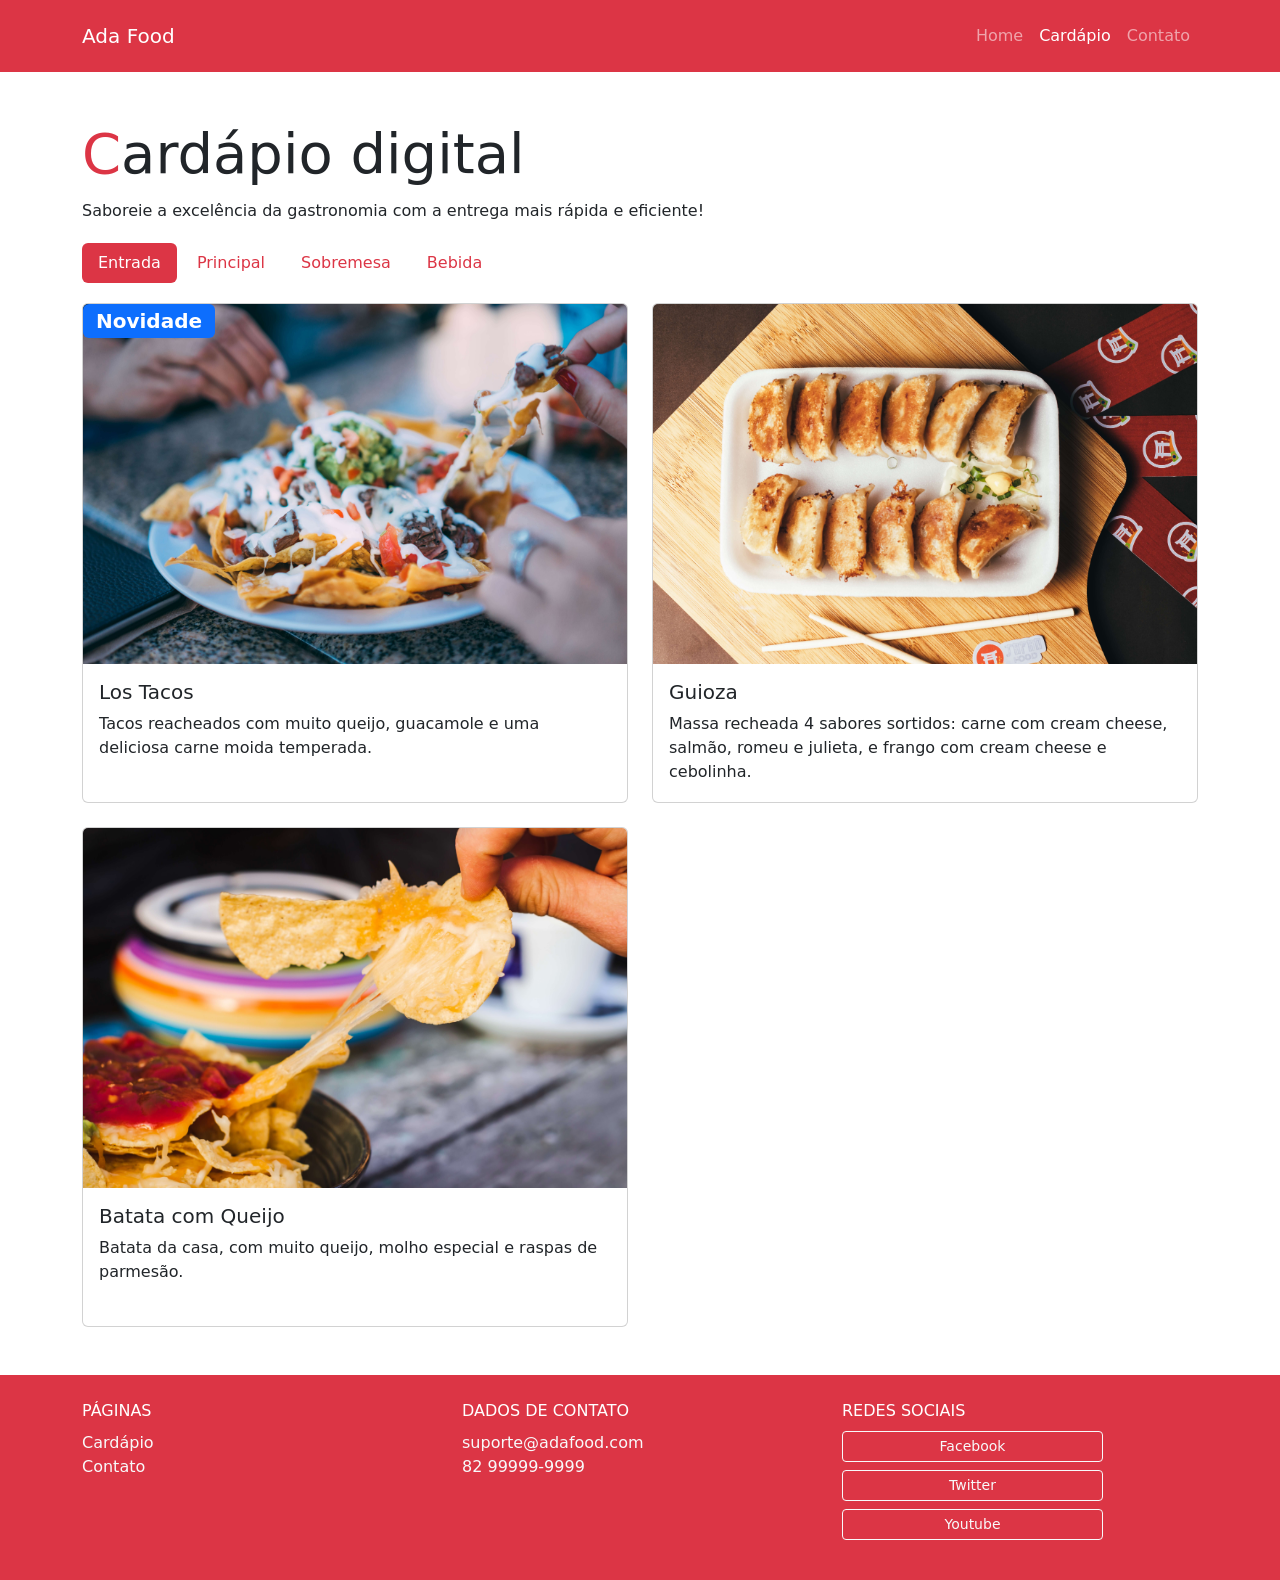
==== src/cardapio.html @ 20d593a8 "project finished" ====
<!DOCTYPE html>
<html lang="pt-br">

<head>
  <meta charset="UTF-8">
  <meta name="viewport" content="width=device-width, initial-scale=1.0">
  <title>Ada Food</title>
  <meta name="description" content="O melhor delivery de comida do universo. Os melhores restaurantes da cidade estão aqui. Peça sua refeição com agilidade, segurança e muito sabor.">
  <link href="https://cdn.jsdelivr.net/npm/bootstrap@5.0.2/dist/css/bootstrap.min.css" rel="stylesheet" integrity="sha384-EVSTQN3/azprG1Anm3QDgpJLIm9Nao0Yz1ztcQTwFspd3yD65VohhpuuCOmLASjC" crossorigin="anonymous">
  <link rel="stylesheet" href="./styles.css">
</head>

<body>
  <header>
    <nav class="navbar navbar-expand-lg navbar-dark bg-danger py-3">
      <div class="container">
        <a class="navbar-brand" href="#">Ada Food</a>
        <button class="navbar-toggler" type="button" data-bs-toggle="collapse" data-bs-target="#navbarNav" aria-controls="navbarNav" aria-expanded="false" aria-label="Botão do Menu">
          <span class="navbar-toggler-icon"></span>
        </button>
        <div class="collapse navbar-collapse" id="navbarNav">
          <ul class="navbar-nav ms-auto">
            <li class="nav-item">
              <a class="nav-link" aria-current="page" href="./index.html">Home</a>
            </li>
            <li class="nav-item">
              <a class="nav-link active" href="./cardapio.html">Cardápio</a>
            </li>
            <li class="nav-item">
              <a class="nav-link" href="./contato.html">Contato</a>
            </li>
          </ul>
        </div>
      </div>
    </nav>
  </header>

  <main>
    <div>
      <div class="container">
        <div class="row py-3 py-md-5">
          <div class="col-12 d-flex flex-column align-items-start justify-content-center gap-1">
            <h2 class="display-4"><b class="text-danger">C</b>ardápio digital</h2>
            <p>Saboreie a excelência da gastronomia com a entrega mais rápida e eficiente!</p>

            <ul class="d-flex nav nav-pills me-3 gap-1 mb-3" id="v-pills-tab" role="tablist" aria-orientation="vertical">
              <li>
                <button class="nav-link active" id="v-pills-entrada-tab" data-bs-toggle="pill" data-bs-target="#v-pills-entrada" type="button" role="tab" aria-controls="v-pills-entrada" aria-selected="true">Entrada</button>
              </li>
              <li>
                <button class="nav-link" id="v-pills-principal-tab" data-bs-toggle="pill" data-bs-target="#v-pills-principal" type="button" role="tab" aria-controls="v-pills-principal" aria-selected="false">Principal</button>
              </li>
              <li>
                <button class="nav-link" id="v-pills-sobremesa-tab" data-bs-toggle="pill" data-bs-target="#v-pills-sobremesa" type="button" role="tab" aria-controls="v-pills-sobremesa" aria-selected="false">Sobremesa</button>
              </li>
              <li>
                <button class="nav-link" id="v-pills-bebida-tab" data-bs-toggle="pill" data-bs-target="#v-pills-bebida" type="button" role="tab" aria-controls="v-pills-bebida" aria-selected="false">Bebida</button>
              </li>
            </ul>

            <div class="tab-content" id="v-pills-tabContent">
              <div class="tab-pane fade show active" id="v-pills-entrada" role="tabpanel" aria-labelledby="v-pills-entrada-tab">
                <div class="row row-cols-1 row-cols-md-2 g-4">
                  <div class="col">
                    <div class="card position-relative">
                      <img src="./assets/images/entrada-01.jpg" class="card-img-top" alt="Maravilhosos tacos recheados">
                      <div class="card-body">
                        <span class="position-absolute top-0 start-0 badge bg-primary fs-5">
                          Novidade
                        </span>
                        <h5 class="card-title">Los Tacos</h5>
                        <p class="card-text">Tacos reacheados com muito queijo, guacamole e uma deliciosa carne moida temperada.</p>
                      </div>
                    </div>
                  </div>
                  <div class="col">
                    <div class="card">
                      <img src="./assets/images/entrada-02.jpg" class="card-img-top" alt="Massa recheada sabores sortidos">
                      <div class="card-body">
                        <h5 class="card-title">Guioza</h5>
                        <p class="card-text">Massa recheada 4 sabores sortidos: carne com cream cheese, salmão, romeu e julieta, e frango com cream cheese e cebolinha.</p>
                      </div>
                    </div>
                  </div>
                  <div class="col">
                    <div class="card">
                      <img src="./assets/images/entrada-03.jpg" class="card-img-top" alt="Batata da casa, com muito queijo">
                      <div class="card-body">
                        <h5 class="card-title">Batata com Queijo</h5>
                        <p class="card-text">Batata da casa, com muito queijo, molho especial e raspas de parmesão.</p>
                      </div>
                    </div>
                  </div>
                </div>
              </div>

              <div class="tab-pane fade" id="v-pills-principal" role="tabpanel" aria-labelledby="v-pills-principal-tab">
                <div class="row row-cols-1 row-cols-md-2 g-4">
                  <div class="col">
                    <div class="card">
                      <img src="./assets/images/principal-01.jpg" class="card-img-top" alt="Hamburguer suculento de 160g">
                      <div class="card-body">

                        <h5 class="card-title">X-Salada</h5>
                        <p class="card-text">Hamburguer suculento de 160g, alface, tomate, picles, queijo cheddar, salsicha e molho especial</p>
                      </div>
                    </div>
                  </div>
                  <div class="col">
                    <div class="card">
                      <img src="./assets/images/principal-02.jpg" class="card-img-top" alt="Burrito de carne moida temperada">
                      <div class="card-body">
                        <h5 class="card-title">Burrito</h5>
                        <p class="card-text">Burrito de carne moida temperada, salada mexicana e molho apimentado.</p>
                      </div>
                    </div>
                  </div>
                  <div class="col">
                    <div class="card">
                      <img src="./assets/images/principal-03.jpg" class="card-img-top" alt="Pizza vegana de tomate seco com rúcula">
                      <div class="card-body">
                        <h5 class="card-title">Pizza Vegana</h5>
                        <p class="card-text">Pizza vegana de tomate seco com rúcula.</p>
                      </div>
                    </div>
                  </div>
                  <div class="col">
                    <div class="card position-relative">
                      <span class="position-absolute top-0 start-100 badge bg-danger fs-5">
                        Mais Vendido
                      </span>
                      <img src="./assets/images/principal-04.jpg" class="card-img-top" alt="Barca de sushi com peças varidas">
                      <div class="card-body">
                        <h5 class="card-title">Barca de Sushi</h5>
                        <p class="card-text">Barca de sushi com peças varidas escolhidas pelo chef da casa.</p>
                      </div>
                    </div>
                  </div>
                </div>
              </div>

              <div class="tab-pane fade" id="v-pills-sobremesa" role="tabpanel" aria-labelledby="v-pills-sobremesa-tab">
                <div class="row row-cols-1 row-cols-md-2 g-4">
                  <div class="col">
                    <div class="card">
                      <img src="./assets/images/sobremesa-01.jpg" class="card-img-top" alt="Donuts variados com deliciosas coberturas">
                      <div class="card-body">

                        <h5 class="card-title">Donuts</h5>
                        <p class="card-text">Donuts variados com deliciosas coberturas.</p>
                      </div>
                    </div>
                  </div>
                  <div class="col">
                    <div class="card position-relative">
                      <span class="position-absolute top-0 start-100 badge bg-success fs-5">
                        30% OFF
                      </span>
                      <img src="./assets/images/sobremesa-02.jpg" class="card-img-top" alt="Crepe doce de morango com chantilly">
                      <div class="card-body">
                        <h5 class="card-title">Crepe de Morango</h5>
                        <p class="card-text">Crepe doce de morango com chantilly.</p>
                      </div>
                    </div>
                  </div>
                  <div class="col">
                    <div class="card">

                      <img src="./assets/images/sobremesa-03.jpg" class="card-img-top" alt="Brownie de chocolate suiço com castanha">
                      <div class="card-body">
                        <h5 class="card-title">Brownie</h5>
                        <p class="card-text">Brownie de chocolate suiço com castanha</p>
                      </div>
                    </div>
                  </div>
                  <div class="col">
                    <div class="card">
                      <img src="./assets/images/sobremesa-04.jpg" class="card-img-top" alt="Torta de mirtilo doce e cremosa">
                      <div class="card-body">
                        <h5 class="card-title">Torta de Mirtilo</h5>
                        <p class="card-text">Torta de mirtilo doce e cremosa, com calda de mirtilo, massa de biscoito e cream cheese.</p>
                      </div>
                    </div>
                  </div>
                </div>
              </div>

              <div class="tab-pane fade" id="v-pills-bebida" role="tabpanel" aria-labelledby="v-pills-bebida-tab">
                <div class="row row-cols-1 row-cols-md-2 g-4">
                  <div class="col">
                    <div class="card">
                      <img src="./assets/images/bebida-01.jpg" class="card-img-top" alt="Refrigerante de 350ml">
                      <div class="card-body">

                        <h5 class="card-title">Refrigerante</h5>
                        <p class="card-text">Refrigerante de 350ml, sabores: Cola, Limão e Laranja.</p>
                      </div>
                    </div>
                  </div>
                  <div class="col">
                    <div class="card">

                      <img src="./assets/images/bebida-02.jpg" class="card-img-top" alt="Suco de melância">
                      <div class="card-body">
                        <h5 class="card-title">Suco de Melância</h5>
                        <p class="card-text">Suco de melância e raspa de limão para refrescar.</p>
                      </div>
                    </div>
                  </div>
                  <div class="col">
                    <div class="card position-relative">
                      <span class="position-absolute top-0 start-0 badge bg-danger fs-5">
                        Mais Vendido
                      </span>
                      <img src="./assets/images/bebida-03.jpg" class="card-img-top" alt="Milkshake com pedaços de morango">
                      <div class="card-body">
                        <h5 class="card-title">Milkshake de Morango</h5>
                        <p class="card-text">Milkshake com pedaços de morango, delicioso e cremoso.</p>
                      </div>
                    </div>
                  </div>
                </div>
              </div>
            </div>

          </div>
        </div>
      </div>


    </div>
    </div>
  </main>

  <footer class="bg-danger text-white py-2 py-md-4">
    <div class="container">


      <div class="row">
        <div class="col-12 col-sm-6 col-md-4">
          <span class="text-uppercase h6">Páginas</span>
          <ul class="list-unstyled mt-2">
            <li><a class="text-decoration-none link-light" href="./cardapio.html">Cardápio</a></li>
            <li><a class="text-decoration-none link-light" href="./contato.html">Contato</a></li>
          </ul>
        </div>

        <div class="col-12 col-sm-6 col-md-4">
          <span class="text-uppercase h6">Dados de Contato</span>
          <ul class="list-unstyled text-secondary-emphasis mt-2">
            <li><a class="text-decoration-none link-light" href="mailto:suporte@adafood.com">suporte@adafood.com</a></li>
            <li><a class="text-decoration-none link-light" href="tel:+5582999999999">82 99999-9999</a></li>

          </ul>
        </div>

        <div class="col-12 col-sm-4 col-md-3">
          <span class="text-uppercase h6">Redes Sociais</span>
          <ul class="list-unstyled mt-2">
            <li><a class="btn btn-outline-light btn-sm d-block" href="">Facebook</a></li>
            <li><a class="btn btn-outline-light btn-sm d-block my-2" href="">Twitter</a></li>
            <li><a class="btn btn-outline-light btn-sm d-block" href="">Youtube</a></li>
          </ul>
        </div>
      </div>
  </footer>


  <script src="https://cdn.jsdelivr.net/npm/bootstrap@5.0.2/dist/js/bootstrap.bundle.min.js" integrity="sha384-MrcW6ZMFYlzcLA8Nl+NtUVF0sA7MsXsP1UyJoMp4YLEuNSfAP+JcXn/tWtIaxVXM" crossorigin="anonymous"></script>
</body>

</html>
---- src/styles.css ----
#homePageCarousel .carousel-item img {
  width: 100%;
  object-fit: cover;
  max-height: 30vw;
}

main {
  min-height: calc(100vh - 278px);
}

.nav-pills .nav-link {
  color: #dc3545;
  transition: all 0.3s;
}

.nav-pills .nav-link.active,
.nav-pills .nav-link:hover {
  background-color: #dc3545;
  color: white;
}

.card {
  height: 500px;
}

.card img {
  height: 360px;
  object-fit: cover;
}

textarea {
  resize: none;
}

#mensagem:focus,
input[type='text']:focus,
input[type='email']:focus {
  border-color: rgba(220, 53, 69, 0.8);
  box-shadow: 0 1px 1px rgba(0, 0, 0, 0.075) inset,
    0 0 8px rgba(220, 53, 69, 0.6);
  outline: 0 none;
}
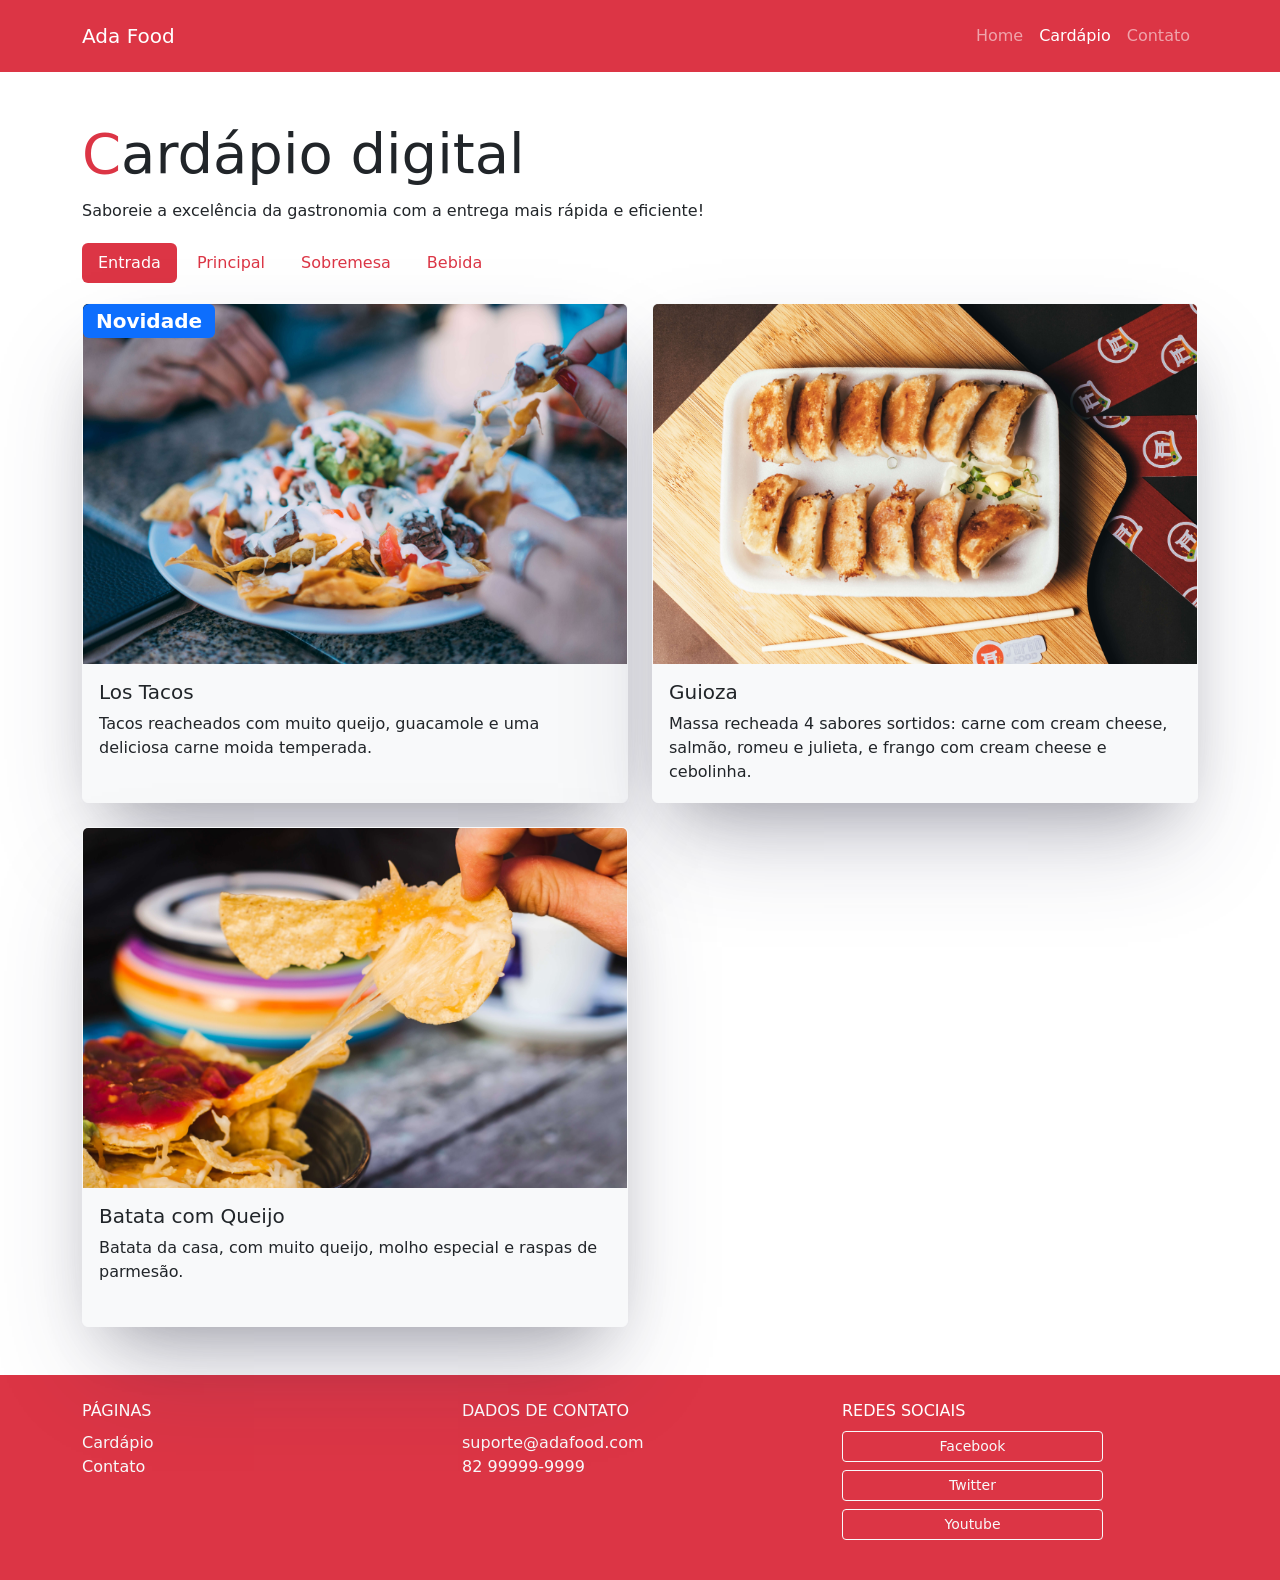
==== commit 781c5e7f: "cards border and bg color changed, and box shadow added" ====
--- a/src/cardapio.html
+++ b/src/cardapio.html
@@ -4,7 +4,7 @@
 <head>
   <meta charset="UTF-8">
   <meta name="viewport" content="width=device-width, initial-scale=1.0">
-  <title>Ada Food</title>
+  <title>Ada Food | Cardápio</title>
   <meta name="description" content="O melhor delivery de comida do universo. Os melhores restaurantes da cidade estão aqui. Peça sua refeição com agilidade, segurança e muito sabor.">
   <link href="https://cdn.jsdelivr.net/npm/bootstrap@5.0.2/dist/css/bootstrap.min.css" rel="stylesheet" integrity="sha384-EVSTQN3/azprG1Anm3QDgpJLIm9Nao0Yz1ztcQTwFspd3yD65VohhpuuCOmLASjC" crossorigin="anonymous">
   <link rel="stylesheet" href="./styles.css">
@@ -62,7 +62,7 @@
               <div class="tab-pane fade show active" id="v-pills-entrada" role="tabpanel" aria-labelledby="v-pills-entrada-tab">
                 <div class="row row-cols-1 row-cols-md-2 g-4">
                   <div class="col">
-                    <div class="card position-relative">
+                    <div class="card bg-light border-light position-relative">
                       <img src="./assets/images/entrada-01.jpg" class="card-img-top" alt="Maravilhosos tacos recheados">
                       <div class="card-body">
                         <span class="position-absolute top-0 start-0 badge bg-primary fs-5">
@@ -74,7 +74,7 @@
                     </div>
                   </div>
                   <div class="col">
-                    <div class="card">
+                    <div class="card bg-light border-light">
                       <img src="./assets/images/entrada-02.jpg" class="card-img-top" alt="Massa recheada sabores sortidos">
                       <div class="card-body">
                         <h5 class="card-title">Guioza</h5>
@@ -83,7 +83,7 @@
                     </div>
                   </div>
                   <div class="col">
-                    <div class="card">
+                    <div class="card bg-light border-light">
                       <img src="./assets/images/entrada-03.jpg" class="card-img-top" alt="Batata da casa, com muito queijo">
                       <div class="card-body">
                         <h5 class="card-title">Batata com Queijo</h5>
@@ -97,7 +97,7 @@
               <div class="tab-pane fade" id="v-pills-principal" role="tabpanel" aria-labelledby="v-pills-principal-tab">
                 <div class="row row-cols-1 row-cols-md-2 g-4">
                   <div class="col">
-                    <div class="card">
+                    <div class="card bg-light border-light">
                       <img src="./assets/images/principal-01.jpg" class="card-img-top" alt="Hamburguer suculento de 160g">
                       <div class="card-body">
 
@@ -107,7 +107,7 @@
                     </div>
                   </div>
                   <div class="col">
-                    <div class="card">
+                    <div class="card bg-light border-light">
                       <img src="./assets/images/principal-02.jpg" class="card-img-top" alt="Burrito de carne moida temperada">
                       <div class="card-body">
                         <h5 class="card-title">Burrito</h5>
@@ -116,7 +116,7 @@
                     </div>
                   </div>
                   <div class="col">
-                    <div class="card">
+                    <div class="card bg-light border-light">
                       <img src="./assets/images/principal-03.jpg" class="card-img-top" alt="Pizza vegana de tomate seco com rúcula">
                       <div class="card-body">
                         <h5 class="card-title">Pizza Vegana</h5>
@@ -125,8 +125,8 @@
                     </div>
                   </div>
                   <div class="col">
-                    <div class="card position-relative">
-                      <span class="position-absolute top-0 start-100 badge bg-danger fs-5">
+                    <div class="card bg-light border-light position-relative">
+                      <span class="position-absolute top-0 start-0 badge bg-danger fs-5">
                         Mais Vendido
                       </span>
                       <img src="./assets/images/principal-04.jpg" class="card-img-top" alt="Barca de sushi com peças varidas">
@@ -142,7 +142,7 @@
               <div class="tab-pane fade" id="v-pills-sobremesa" role="tabpanel" aria-labelledby="v-pills-sobremesa-tab">
                 <div class="row row-cols-1 row-cols-md-2 g-4">
                   <div class="col">
-                    <div class="card">
+                    <div class="card bg-light border-light">
                       <img src="./assets/images/sobremesa-01.jpg" class="card-img-top" alt="Donuts variados com deliciosas coberturas">
                       <div class="card-body">
 
@@ -152,8 +152,8 @@
                     </div>
                   </div>
                   <div class="col">
-                    <div class="card position-relative">
-                      <span class="position-absolute top-0 start-100 badge bg-success fs-5">
+                    <div class="card bg-light border-light position-relative">
+                      <span class="position-absolute top-0 start-0 badge bg-success fs-5">
                         30% OFF
                       </span>
                       <img src="./assets/images/sobremesa-02.jpg" class="card-img-top" alt="Crepe doce de morango com chantilly">
@@ -164,7 +164,7 @@
                     </div>
                   </div>
                   <div class="col">
-                    <div class="card">
+                    <div class="card bg-light border-light">
 
                       <img src="./assets/images/sobremesa-03.jpg" class="card-img-top" alt="Brownie de chocolate suiço com castanha">
                       <div class="card-body">
@@ -174,7 +174,7 @@
                     </div>
                   </div>
                   <div class="col">
-                    <div class="card">
+                    <div class="card bg-light border-light">
                       <img src="./assets/images/sobremesa-04.jpg" class="card-img-top" alt="Torta de mirtilo doce e cremosa">
                       <div class="card-body">
                         <h5 class="card-title">Torta de Mirtilo</h5>
@@ -188,7 +188,7 @@
               <div class="tab-pane fade" id="v-pills-bebida" role="tabpanel" aria-labelledby="v-pills-bebida-tab">
                 <div class="row row-cols-1 row-cols-md-2 g-4">
                   <div class="col">
-                    <div class="card">
+                    <div class="card bg-light border-light">
                       <img src="./assets/images/bebida-01.jpg" class="card-img-top" alt="Refrigerante de 350ml">
                       <div class="card-body">
 
@@ -198,7 +198,7 @@
                     </div>
                   </div>
                   <div class="col">
-                    <div class="card">
+                    <div class="card bg-light border-light">
 
                       <img src="./assets/images/bebida-02.jpg" class="card-img-top" alt="Suco de melância">
                       <div class="card-body">
@@ -208,7 +208,7 @@
                     </div>
                   </div>
                   <div class="col">
-                    <div class="card position-relative">
+                    <div class="card bg-light border-light position-relative">
                       <span class="position-absolute top-0 start-0 badge bg-danger fs-5">
                         Mais Vendido
                       </span>
--- a/src/styles.css
+++ b/src/styles.css
@@ -21,6 +21,14 @@
 
 .card {
   height: 500px;
+  box-shadow: rgba(255, 255, 255, 0.1) 0px 1px 1px 0px inset,
+    rgba(50, 50, 93, 0.25) 0px 50px 100px -20px,
+    rgba(0, 0, 0, 0.3) 0px 30px 60px -30px;
+  transition: ease-in 0.3s;
+}
+
+.card:hover {
+  scale: 1.01;
 }
 
 .card img {
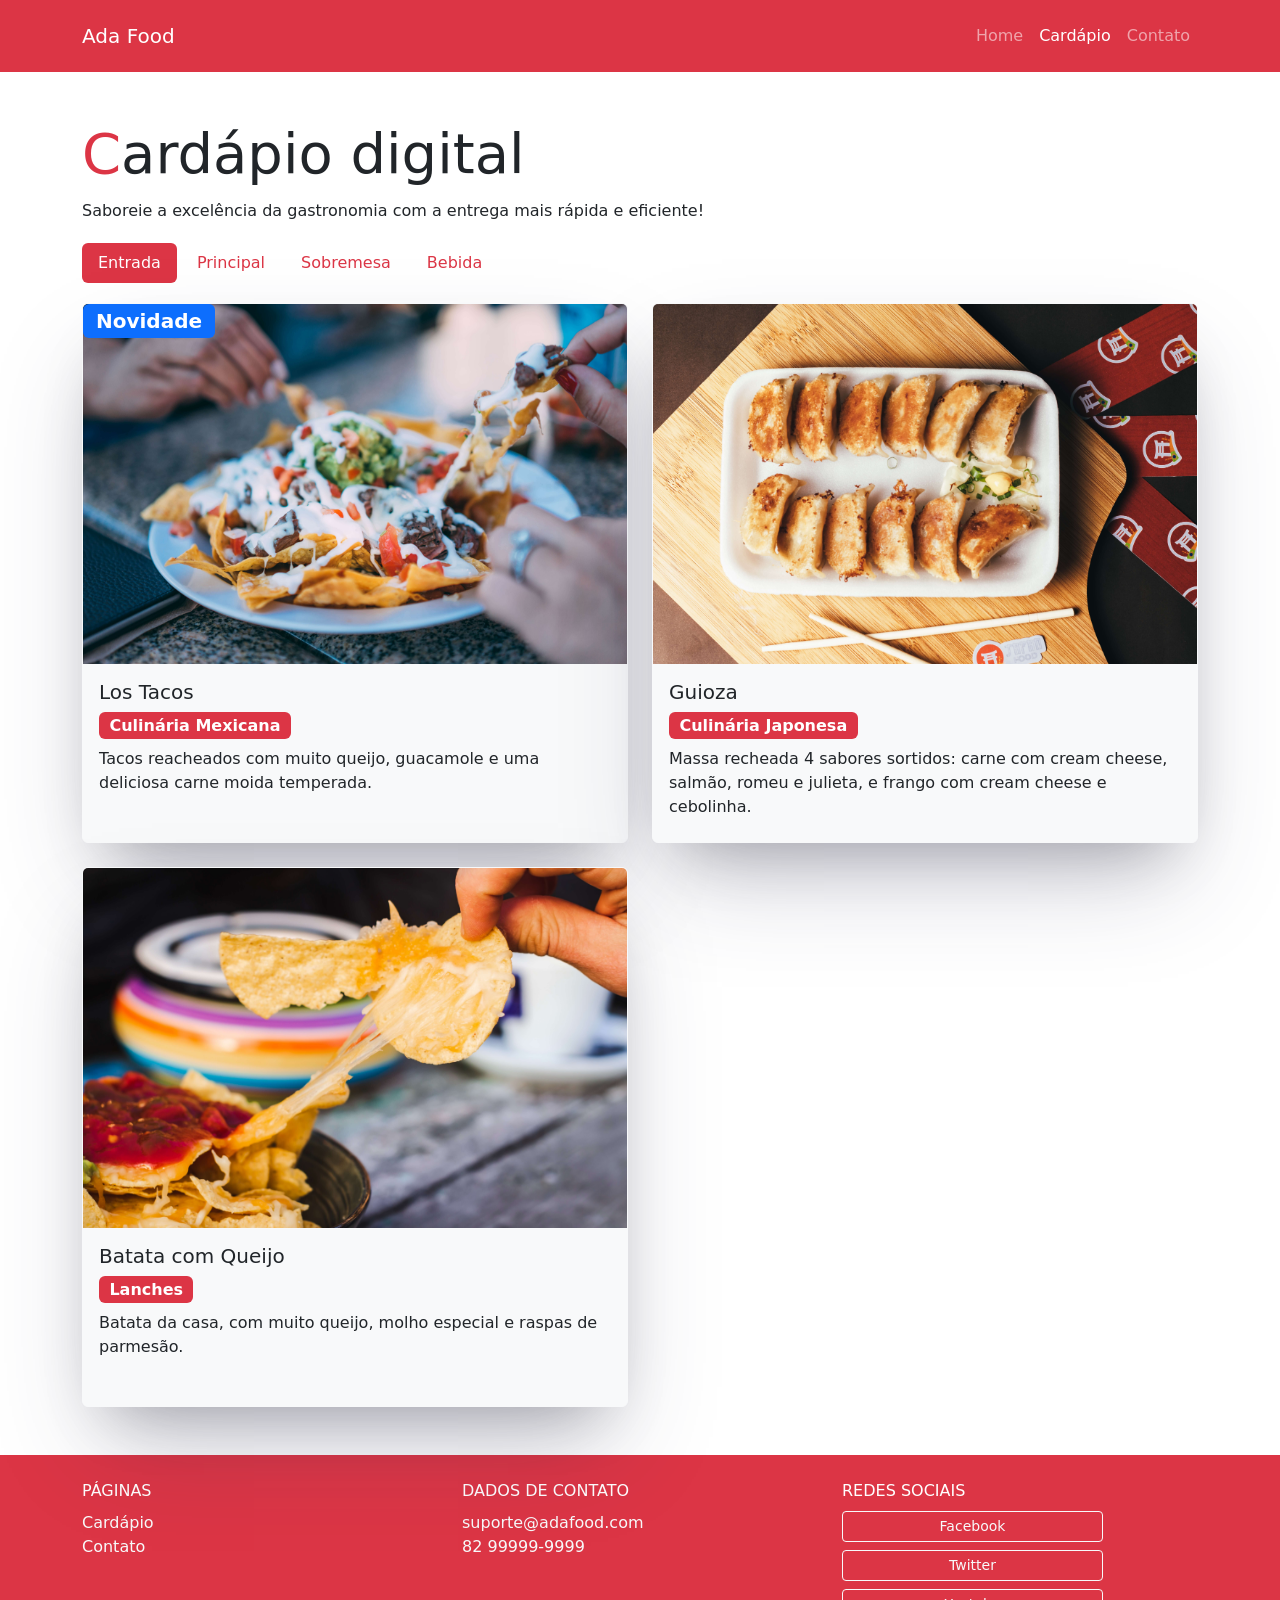
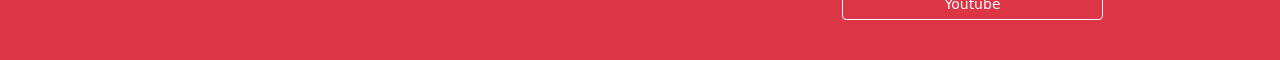
==== commit d260364d: "badge with type of cuisine" ====
--- a/src/cardapio.html
+++ b/src/cardapio.html
@@ -69,6 +69,9 @@
                           Novidade
                         </span>
                         <h5 class="card-title">Los Tacos</h5>
+                        <span class="badge bg-danger fs-6 mb-2">
+                          Culinária Mexicana
+                        </span>
                         <p class="card-text">Tacos reacheados com muito queijo, guacamole e uma deliciosa carne moida temperada.</p>
                       </div>
                     </div>
@@ -78,6 +81,9 @@
                       <img src="./assets/images/entrada-02.jpg" class="card-img-top" alt="Massa recheada sabores sortidos">
                       <div class="card-body">
                         <h5 class="card-title">Guioza</h5>
+                        <span class="badge bg-danger fs-6 mb-2">
+                          Culinária Japonesa
+                        </span>
                         <p class="card-text">Massa recheada 4 sabores sortidos: carne com cream cheese, salmão, romeu e julieta, e frango com cream cheese e cebolinha.</p>
                       </div>
                     </div>
@@ -87,6 +93,9 @@
                       <img src="./assets/images/entrada-03.jpg" class="card-img-top" alt="Batata da casa, com muito queijo">
                       <div class="card-body">
                         <h5 class="card-title">Batata com Queijo</h5>
+                        <span class="badge bg-danger fs-6 mb-2">
+                          Lanches
+                        </span>
                         <p class="card-text">Batata da casa, com muito queijo, molho especial e raspas de parmesão.</p>
                       </div>
                     </div>
@@ -102,6 +111,9 @@
                       <div class="card-body">
 
                         <h5 class="card-title">X-Salada</h5>
+                        <span class="badge bg-danger fs-6 mb-2">
+                          Lanches
+                        </span>
                         <p class="card-text">Hamburguer suculento de 160g, alface, tomate, picles, queijo cheddar, salsicha e molho especial</p>
                       </div>
                     </div>
@@ -111,6 +123,9 @@
                       <img src="./assets/images/principal-02.jpg" class="card-img-top" alt="Burrito de carne moida temperada">
                       <div class="card-body">
                         <h5 class="card-title">Burrito</h5>
+                        <span class="badge bg-danger fs-6 mb-2">
+                          Culinária Mexicana
+                        </span>
                         <p class="card-text">Burrito de carne moida temperada, salada mexicana e molho apimentado.</p>
                       </div>
                     </div>
@@ -120,6 +135,15 @@
                       <img src="./assets/images/principal-03.jpg" class="card-img-top" alt="Pizza vegana de tomate seco com rúcula">
                       <div class="card-body">
                         <h5 class="card-title">Pizza Vegana</h5>
+                        <span class="badge bg-danger fs-6 mb-2">
+                          Culinária Italiana
+                        </span>
+                        <span class="badge bg-success fs-6 mb-2">
+                          Vegetariano
+                        </span>
+                        <span class="badge bg-success fs-6 mb-2">
+                          Vegano
+                        </span>
                         <p class="card-text">Pizza vegana de tomate seco com rúcula.</p>
                       </div>
                     </div>
@@ -132,6 +156,9 @@
                       <img src="./assets/images/principal-04.jpg" class="card-img-top" alt="Barca de sushi com peças varidas">
                       <div class="card-body">
                         <h5 class="card-title">Barca de Sushi</h5>
+                        <span class="badge bg-danger fs-6 mb-2">
+                          Culinária Japonesa
+                        </span>
                         <p class="card-text">Barca de sushi com peças varidas escolhidas pelo chef da casa.</p>
                       </div>
                     </div>
--- a/src/styles.css
+++ b/src/styles.css
@@ -20,7 +20,7 @@
 }
 
 .card {
-  height: 500px;
+  height: 540px;
   box-shadow: rgba(255, 255, 255, 0.1) 0px 1px 1px 0px inset,
     rgba(50, 50, 93, 0.25) 0px 50px 100px -20px,
     rgba(0, 0, 0, 0.3) 0px 30px 60px -30px;
